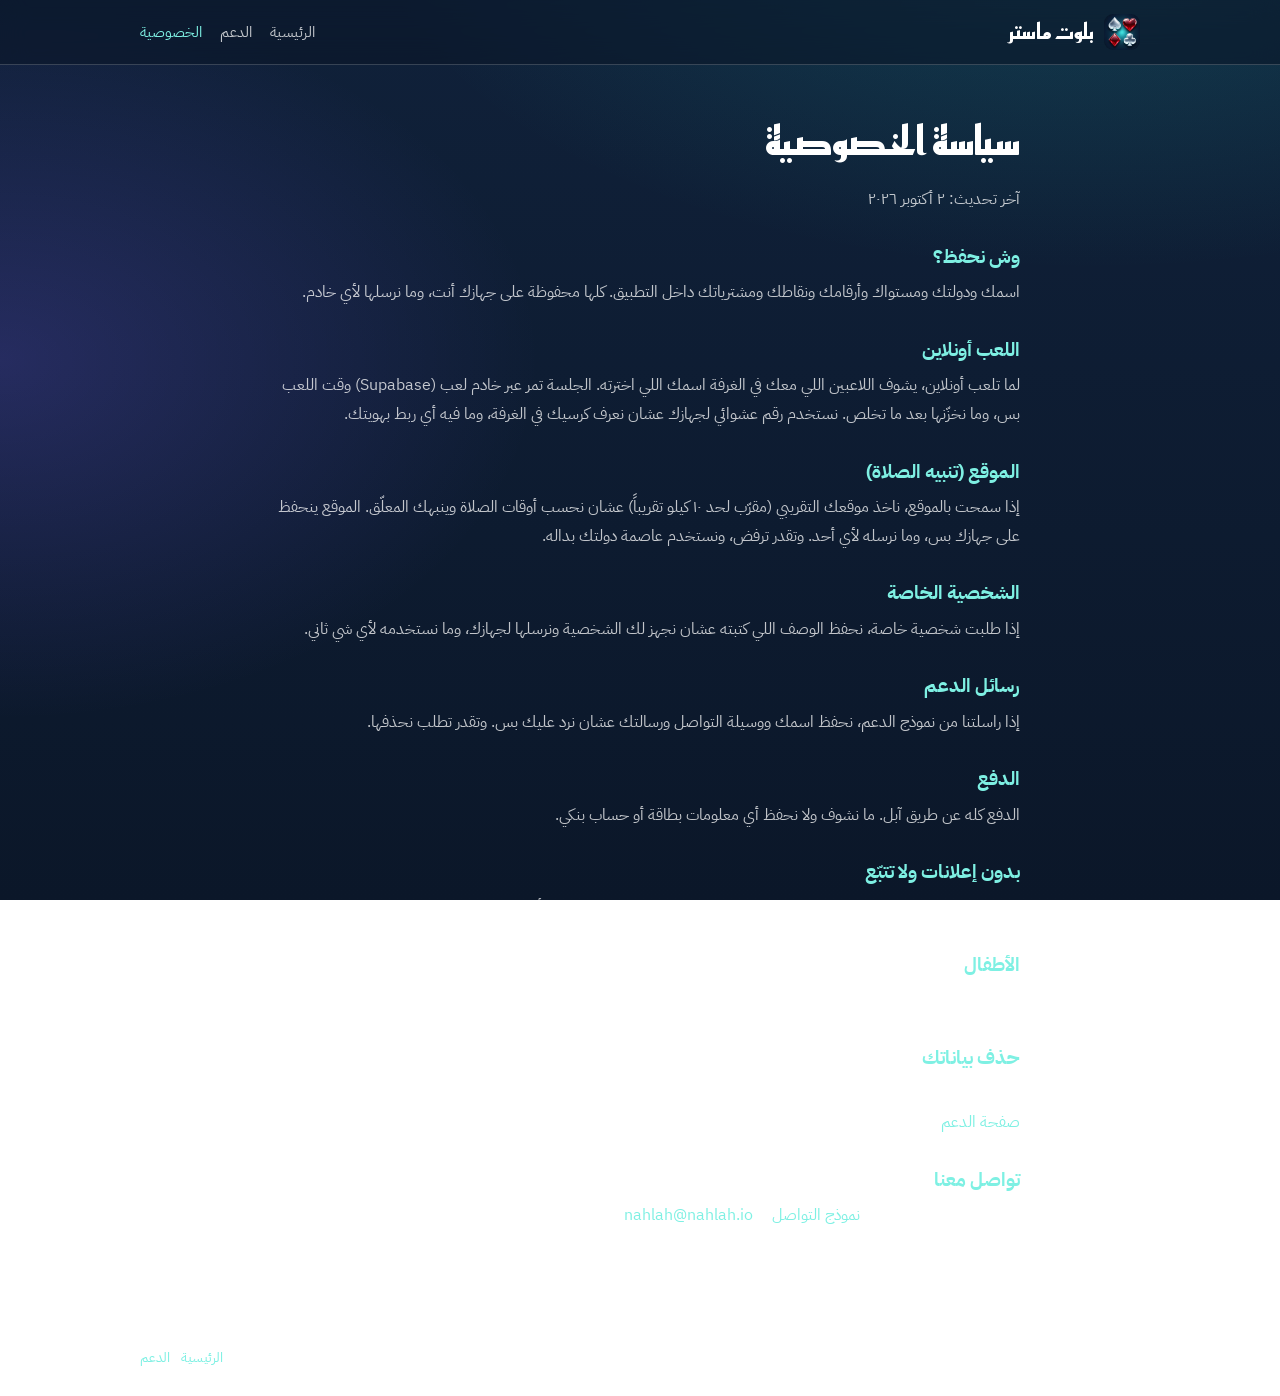
==== privacy.html @ 2cbc1b83 "موقع بلوت ماستر: الرئيسية والدعم والخصوصية Co-Authored-By: Claude Opus 5.5 <noreply@anthropic.com>" ====
<!doctype html>
<html lang="ar" dir="rtl">
<head>
  <meta charset="utf-8" />
  <meta name="viewport" content="width=device-width, initial-scale=1" />
  <title>سياسة الخصوصية | بلوت ماستر</title>
  <link rel="icon" href="img/icon.png" />
  <link rel="preconnect" href="https://fonts.googleapis.com" />
  <link rel="preconnect" href="https://fonts.gstatic.com" crossorigin />
  <link href="https://fonts.googleapis.com/css2?family=IBM+Plex+Sans+Arabic:wght@400;700&family=Reem+Kufi:wght@700&display=swap" rel="stylesheet" />
  <link rel="stylesheet" href="style.css" />
</head>
<body>
  <header>
    <div class="wrap">
      <a class="brand" href="./"><img src="img/icon.png" alt="" /><span>بلوت ماستر</span></a>
      <nav>
        <a href="./">الرئيسية</a>
        <a href="support.html">الدعم</a>
        <a class="on" href="privacy.html">الخصوصية</a>
      </nav>
    </div>
  </header>

  <main class="wrap page">
    <h1>سياسة الخصوصية</h1>
    <p class="lead">آخر تحديث: ٢ أكتوبر ٢٠٢٦</p>

    <h3>وش نحفظ؟</h3>
    <p>اسمك ودولتك ومستواك وأرقامك ونقاطك ومشترياتك داخل التطبيق. كلها محفوظة على جهازك أنت، وما نرسلها لأي خادم.</p>

    <h3>اللعب أونلاين</h3>
    <p>لما تلعب أونلاين، يشوف اللاعبين اللي معك في الغرفة اسمك اللي اخترته. الجلسة تمر عبر خادم لعب (Supabase) وقت اللعب بس، وما نخزّنها بعد ما تخلص. نستخدم رقم عشوائي لجهازك عشان نعرف كرسيك في الغرفة، وما فيه أي ربط بهويتك.</p>

    <h3>الموقع (تنبيه الصلاة)</h3>
    <p>إذا سمحت بالموقع، ناخذ موقعك التقريبي (مقرّب لحد ١٠ كيلو تقريباً) عشان نحسب أوقات الصلاة وينبهك المعلّق. الموقع ينحفظ على جهازك بس، وما نرسله لأي أحد. وتقدر ترفض، ونستخدم عاصمة دولتك بداله.</p>

    <h3>الشخصية الخاصة</h3>
    <p>إذا طلبت شخصية خاصة، نحفظ الوصف اللي كتبته عشان نجهز لك الشخصية ونرسلها لجهازك، وما نستخدمه لأي شي ثاني.</p>

    <h3>رسائل الدعم</h3>
    <p>إذا راسلتنا من نموذج الدعم، نحفظ اسمك ووسيلة التواصل ورسالتك عشان نرد عليك بس. وتقدر تطلب نحذفها.</p>

    <h3>الدفع</h3>
    <p>الدفع كله عن طريق آبل. ما نشوف ولا نحفظ أي معلومات بطاقة أو حساب بنكي.</p>

    <h3>بدون إعلانات ولا تتبّع</h3>
    <p>ما فيه إعلانات، وما نتتبعك بين التطبيقات والمواقع، وما نبيع ولا نشارك بياناتك مع أحد.</p>

    <h3>الأطفال</h3>
    <p>التطبيق لعبة ورق للعائلة، وما يجمع معلومات خاصة عن أحد. وما فيه أي لعب بفلوس حقيقية.</p>

    <h3>حذف بياناتك</h3>
    <p>احذف التطبيق من جهازك وتنحذف كل بياناتك المحفوظة فيه. ولحذف رسائل الدعم أو طلبات الشخصية الخاصة، راسلنا من <a href="support.html#contact">صفحة الدعم</a>.</p>

    <h3>تواصل معنا</h3>
    <p>لأي سؤال عن الخصوصية: <a href="support.html#contact">نموذج التواصل</a> أو <a href="mailto:nahlah@nahlah.io">nahlah@nahlah.io</a>.</p>
  </main>

  <footer>
    <div class="wrap">
      <span>© ٢٠٢٦ بلوت ماستر</span>
      <span><a href="./">الرئيسية</a> · <a href="support.html">الدعم</a></span>
    </div>
  </footer>
</body>
</html>
---- style.css ----
:root {
  --bg: #10213A;
  --bg-deep: #0B1729;
  --card: rgba(255, 255, 255, 0.08);
  --border: rgba(255, 255, 255, 0.18);
  --text: #FFFFFF;
  --muted: rgba(255, 255, 255, 0.75);
  --mint: #7EF0E3;
  --gold: #F4C86A;
  --pink: #FF7AB6;
  --violet: #7B61FF;
}
* { box-sizing: border-box; }
html { scroll-behavior: smooth; }
body {
  margin: 0;
  font-family: 'IBM Plex Sans Arabic', 'Noto Kufi Arabic', system-ui, sans-serif;
  color: var(--text);
  background: radial-gradient(1200px 600px at 85% -10%, rgba(31, 209, 193, 0.18), transparent 60%),
    radial-gradient(900px 600px at 0% 40%, rgba(123, 97, 255, 0.22), transparent 60%),
    linear-gradient(180deg, var(--bg) 0%, var(--bg-deep) 100%);
  background-attachment: fixed;
  min-height: 100vh;
  line-height: 1.8;
}
a { color: var(--mint); text-decoration: none; }
a:hover { text-decoration: underline; }
.wrap { max-width: 1040px; margin: 0 auto; padding: 0 20px; }

/* الترويسة */
header { position: sticky; top: 0; z-index: 10; backdrop-filter: blur(14px); background: rgba(11, 23, 41, 0.6); border-bottom: 1px solid var(--border); }
header .wrap { display: flex; align-items: center; justify-content: space-between; height: 64px; gap: 12px; }
.brand { display: flex; align-items: center; gap: 10px; color: var(--text); font-family: 'Reem Kufi', sans-serif; font-size: 22px; font-weight: 700; }
.brand img { width: 36px; height: 36px; border-radius: 9px; }
nav { display: flex; gap: 18px; font-size: 15px; }
nav a { color: var(--muted); }
nav a.on, nav a:hover { color: var(--mint); text-decoration: none; }

/* البطل */
.hero { display: grid; grid-template-columns: 1.1fr 0.9fr; gap: 40px; align-items: center; padding: 64px 0 40px; }
.hero h1 { font-family: 'Reem Kufi', sans-serif; font-size: clamp(38px, 6vw, 62px); line-height: 1.25; margin: 0 0 14px; }
.hero h1 span { color: var(--mint); }
.hero p { font-size: 18px; color: var(--muted); margin: 0 0 26px; }
.badge { display: inline-flex; align-items: center; gap: 10px; background: #fff; color: #0B1729; padding: 12px 22px; border-radius: 999px; font-weight: 700; font-size: 16px; }
.badge:hover { text-decoration: none; transform: translateY(-1px); }
.badge svg { width: 22px; height: 22px; }
.soon { display: block; margin-top: 10px; font-size: 13px; color: var(--muted); }
.phone { justify-self: center; width: min(300px, 80vw); border-radius: 38px; border: 6px solid rgba(255, 255, 255, 0.12); box-shadow: 0 30px 80px rgba(0, 0, 0, 0.45); }

/* المزايا */
h2 { font-family: 'Reem Kufi', sans-serif; font-size: 32px; margin: 56px 0 18px; }
.grid { display: grid; grid-template-columns: repeat(3, 1fr); gap: 14px; }
.card { background: var(--card); border: 1px solid var(--border); border-radius: 22px; padding: 20px; }
.card h3 { margin: 0 0 6px; font-size: 18px; color: var(--mint); }
.card p { margin: 0; color: var(--muted); font-size: 15px; }
.shots { display: flex; gap: 14px; overflow-x: auto; padding: 6px 2px 18px; scroll-snap-type: x mandatory; }
.shots img { width: 220px; border-radius: 24px; border: 1px solid var(--border); scroll-snap-align: start; flex: none; }

/* الصفحات النصية */
.page { padding: 40px 0 20px; max-width: 760px; }
.page h1 { font-family: 'Reem Kufi', sans-serif; font-size: 40px; margin: 0 0 8px; }
.page .lead { color: var(--muted); margin: 0 0 24px; }
.page h3 { color: var(--mint); margin: 26px 0 4px; font-size: 19px; }
.page p { margin: 0 0 8px; color: var(--muted); }

/* الأسئلة المتكررة */
details { background: var(--card); border: 1px solid var(--border); border-radius: 18px; padding: 14px 18px; margin-bottom: 10px; }
summary { cursor: pointer; font-weight: 700; font-size: 16px; list-style: none; display: flex; justify-content: space-between; gap: 10px; }
summary::-webkit-details-marker { display: none; }
summary::after { content: '+'; color: var(--mint); font-size: 22px; line-height: 1; }
details[open] summary::after { content: '−'; }
details p { margin: 10px 0 0; color: var(--muted); }

/* النموذج */
form { background: var(--card); border: 1px solid var(--border); border-radius: 24px; padding: 22px; display: grid; gap: 14px; }
label { display: grid; gap: 6px; font-weight: 700; font-size: 15px; }
input, select, textarea {
  font: inherit; color: var(--text); background: rgba(255, 255, 255, 0.07);
  border: 1px solid var(--border); border-radius: 14px; padding: 12px 14px; width: 100%;
}
select option { color: #0B1729; }
input:focus, select:focus, textarea:focus { outline: 2px solid var(--mint); border-color: transparent; }
textarea { min-height: 140px; resize: vertical; }
.row { display: grid; grid-template-columns: 1fr 1fr; gap: 14px; }
button { font: inherit; font-weight: 700; font-size: 16px; background: #fff; color: #0B1729; border: 0; border-radius: 999px; padding: 13px 24px; cursor: pointer; }
button:disabled { opacity: 0.6; cursor: default; }
.msg { padding: 12px 16px; border-radius: 14px; font-weight: 700; display: none; }
.msg.ok { display: block; background: rgba(126, 240, 227, 0.14); color: var(--mint); }
.msg.err { display: block; background: rgba(255, 107, 122, 0.14); color: #FF9AA5; }
.hp { position: absolute; left: -9999px; }

footer { border-top: 1px solid var(--border); margin-top: 60px; padding: 26px 0; color: var(--muted); font-size: 14px; }
footer .wrap { display: flex; justify-content: space-between; gap: 12px; flex-wrap: wrap; }

@media (max-width: 760px) {
  .hero { grid-template-columns: 1fr; padding-top: 36px; text-align: center; }
  .grid { grid-template-columns: 1fr; }
  .row { grid-template-columns: 1fr; }
  nav { gap: 12px; font-size: 14px; }
  .brand span { display: none; }
}
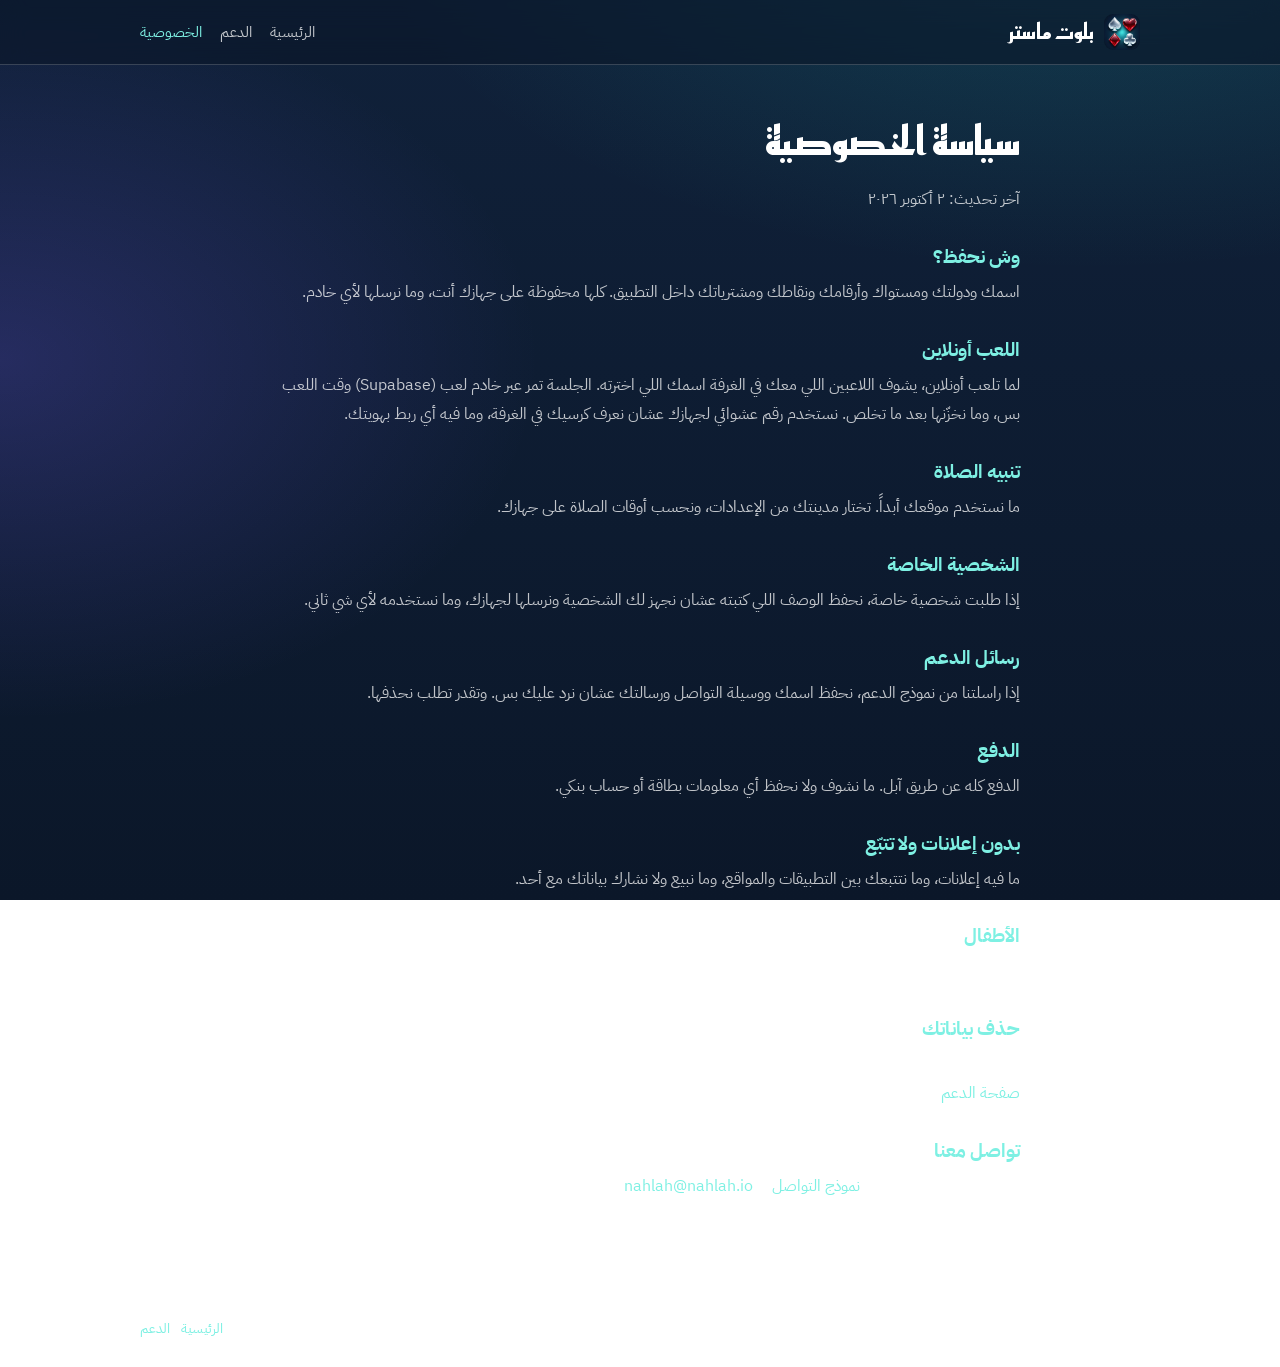
==== commit 1669c3af: "تنبيه الصلاة بالمدينة بدل الموقع Co-Authored-By: Claude Opus 5.5 <noreply@anthropic.com>" ====
--- a/privacy.html
+++ b/privacy.html
@@ -32,8 +32,8 @@
     <h3>اللعب أونلاين</h3>
     <p>لما تلعب أونلاين، يشوف اللاعبين اللي معك في الغرفة اسمك اللي اخترته. الجلسة تمر عبر خادم لعب (Supabase) وقت اللعب بس، وما نخزّنها بعد ما تخلص. نستخدم رقم عشوائي لجهازك عشان نعرف كرسيك في الغرفة، وما فيه أي ربط بهويتك.</p>
 
-    <h3>الموقع (تنبيه الصلاة)</h3>
-    <p>إذا سمحت بالموقع، ناخذ موقعك التقريبي (مقرّب لحد ١٠ كيلو تقريباً) عشان نحسب أوقات الصلاة وينبهك المعلّق. الموقع ينحفظ على جهازك بس، وما نرسله لأي أحد. وتقدر ترفض، ونستخدم عاصمة دولتك بداله.</p>
+    <h3>تنبيه الصلاة</h3>
+    <p>ما نستخدم موقعك أبداً. تختار مدينتك من الإعدادات، ونحسب أوقات الصلاة على جهازك.</p>
 
     <h3>الشخصية الخاصة</h3>
     <p>إذا طلبت شخصية خاصة، نحفظ الوصف اللي كتبته عشان نجهز لك الشخصية ونرسلها لجهازك، وما نستخدمه لأي شي ثاني.</p>
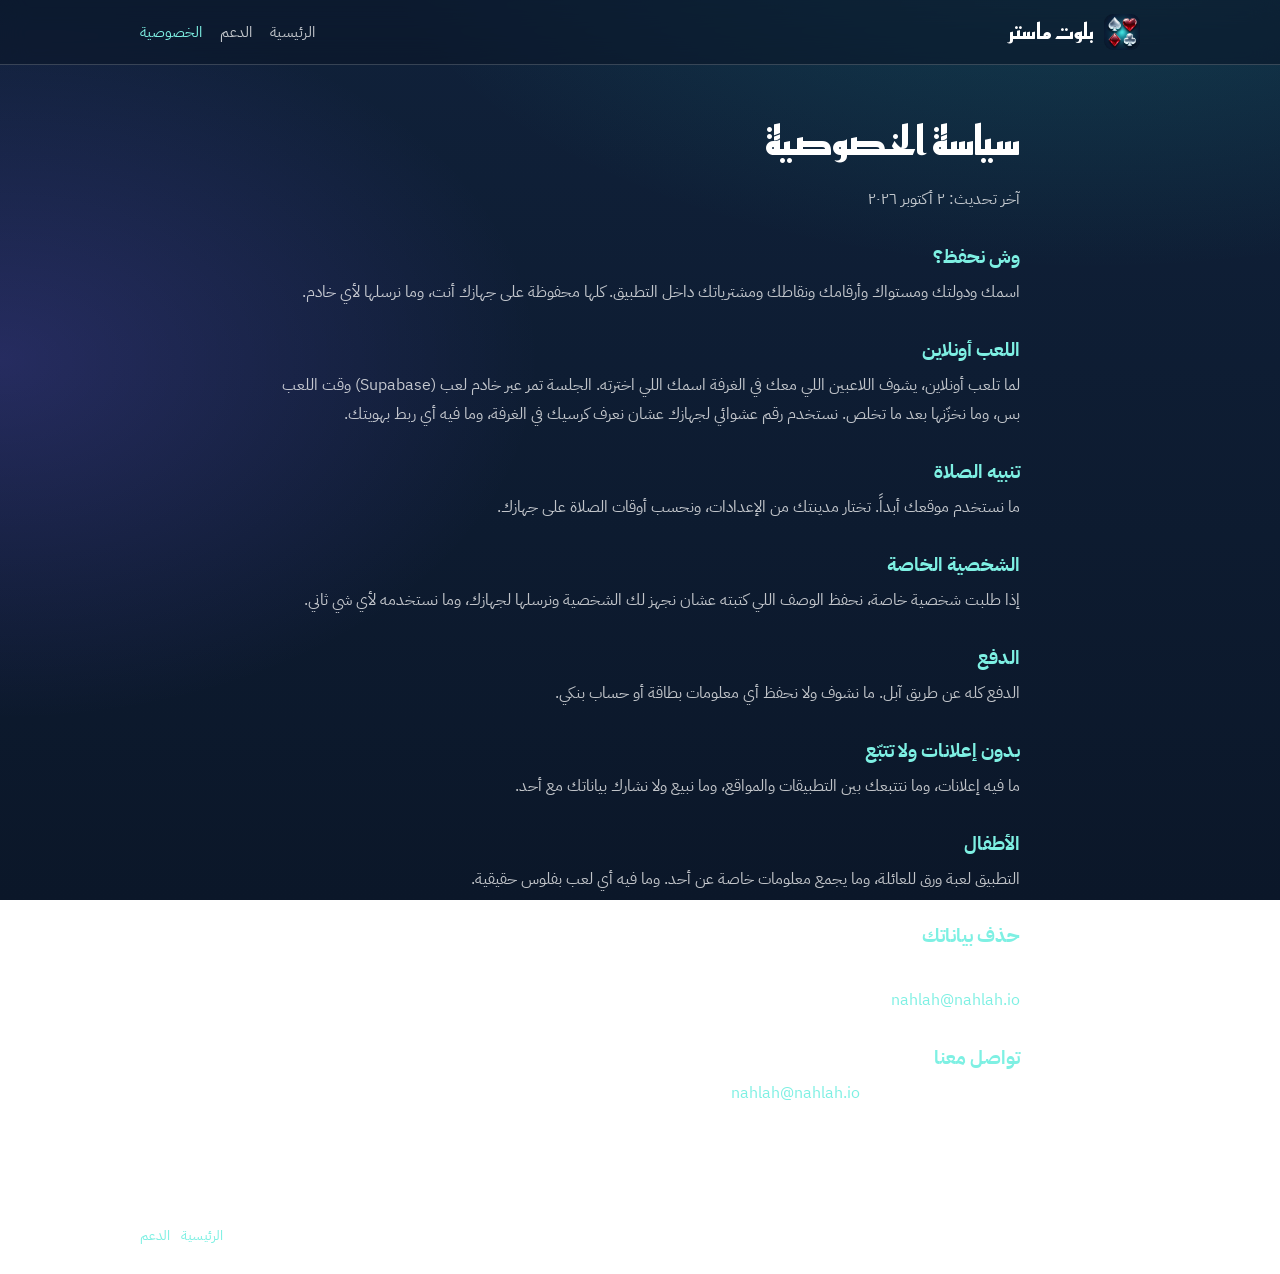
==== commit bfc4679a: "التواصل بالإيميل بس Co-Authored-By: Claude Opus 5.5 <noreply@anthropic.com>" ====
--- a/privacy.html
+++ b/privacy.html
@@ -38,9 +38,6 @@
     <h3>الشخصية الخاصة</h3>
     <p>إذا طلبت شخصية خاصة، نحفظ الوصف اللي كتبته عشان نجهز لك الشخصية ونرسلها لجهازك، وما نستخدمه لأي شي ثاني.</p>
 
-    <h3>رسائل الدعم</h3>
-    <p>إذا راسلتنا من نموذج الدعم، نحفظ اسمك ووسيلة التواصل ورسالتك عشان نرد عليك بس. وتقدر تطلب نحذفها.</p>
-
     <h3>الدفع</h3>
     <p>الدفع كله عن طريق آبل. ما نشوف ولا نحفظ أي معلومات بطاقة أو حساب بنكي.</p>
 
@@ -51,10 +48,10 @@
     <p>التطبيق لعبة ورق للعائلة، وما يجمع معلومات خاصة عن أحد. وما فيه أي لعب بفلوس حقيقية.</p>
 
     <h3>حذف بياناتك</h3>
-    <p>احذف التطبيق من جهازك وتنحذف كل بياناتك المحفوظة فيه. ولحذف رسائل الدعم أو طلبات الشخصية الخاصة، راسلنا من <a href="support.html#contact">صفحة الدعم</a>.</p>
+    <p>احذف التطبيق من جهازك وتنحذف كل بياناتك المحفوظة فيه. ولحذف طلب الشخصية الخاصة، راسلنا على <a href="mailto:nahlah@nahlah.io">nahlah@nahlah.io</a>.</p>
 
     <h3>تواصل معنا</h3>
-    <p>لأي سؤال عن الخصوصية: <a href="support.html#contact">نموذج التواصل</a> أو <a href="mailto:nahlah@nahlah.io">nahlah@nahlah.io</a>.</p>
+    <p>لأي سؤال عن الخصوصية: <a href="mailto:nahlah@nahlah.io">nahlah@nahlah.io</a>.</p>
   </main>
 
   <footer>
